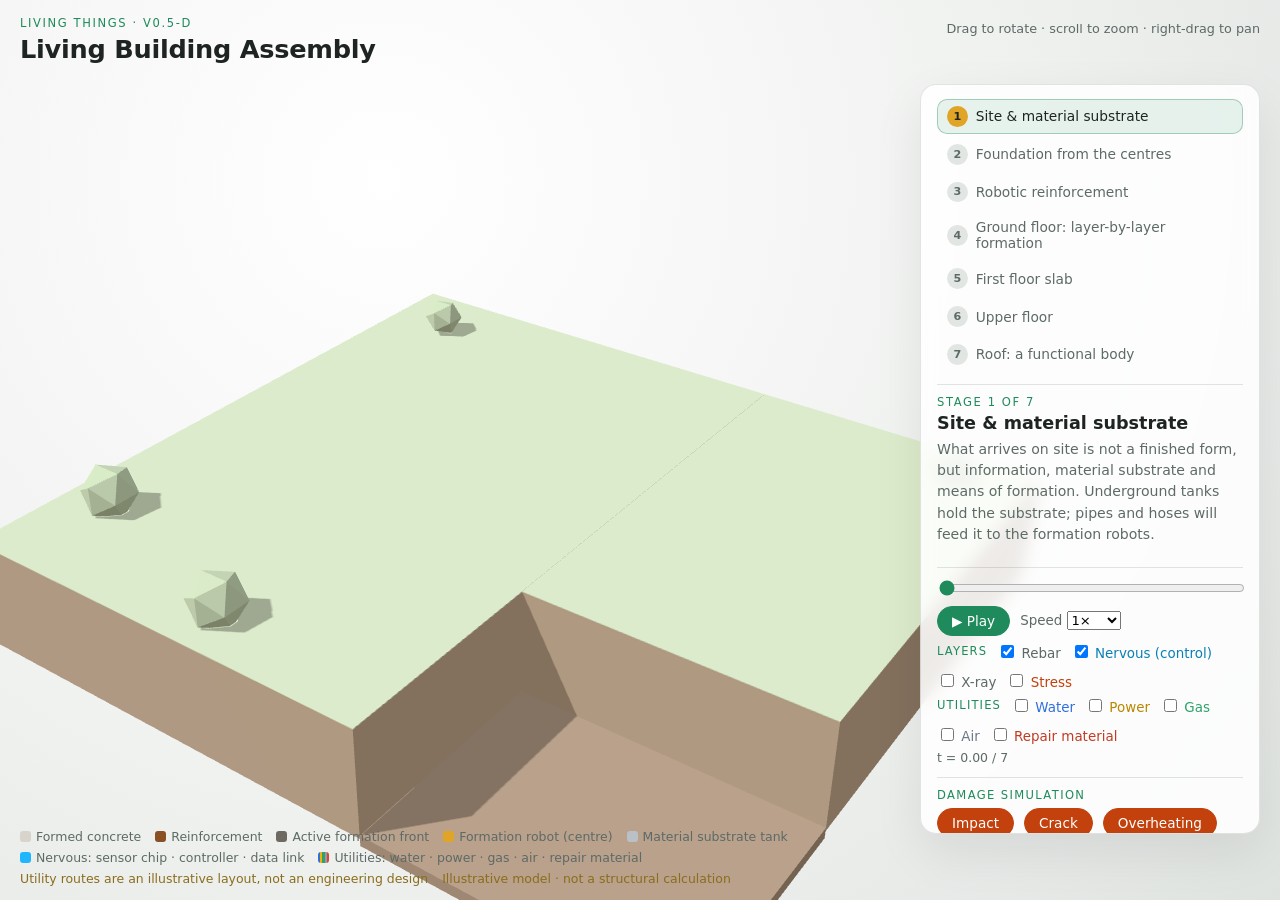
==== index.html @ 6dcb18ed "Initial commit" ====
<!DOCTYPE html>
<html lang="en">
<head>
<meta charset="UTF-8" />
<meta name="viewport" content="width=device-width, initial-scale=1.0" />
<title>Living Building Assembly</title>
<meta name="description" content="Interactive 3D model of how a Living Building forms on site: material substrate, robotic reinforcement and layer-by-layer formation." />
<link rel="stylesheet" href="./style.css?v=0.5d" />
</head>
<body>
  <canvas id="scene" aria-label="3D model of the building being formed"></canvas>

  <header class="top">
    <div>
      <p class="eyebrow">Living Things · v0.5-D</p>
      <h1>Living Building Assembly</h1>
    </div>
    <p class="hint">Drag to rotate · scroll to zoom · right-drag to pan</p>
  </header>

  <aside class="panel">
    <ol class="stages" id="stages"></ol>
    <div class="info">
      <p class="eyebrow" id="st-num"></p>
      <h2 id="st-title"></h2>
      <p id="st-text"></p>
      <div class="refs" id="st-refs"></div>
    </div>
    <div class="controls">
      <input type="range" id="time" min="0" max="7000" value="0" autocomplete="off" aria-label="Formation time" />
      <div class="row">
        <button id="play">▶ Play</button>
        <label>Speed <select id="speed"><option value="0.5">0.5×</option><option value="1" selected>1×</option><option value="2">2×</option></select></label>
      </div>
      <div class="row layers">
        <span>Layers</span>
        <label><input type="checkbox" id="rebar" checked autocomplete="off" /> Rebar</label>
        <label class="nerv"><input type="checkbox" id="lay-nerv" checked autocomplete="off" /> Nervous (control)</label>
        <label><input type="checkbox" id="lay-xray" autocomplete="off" /> X-ray</label>
        <label class="stress"><input type="checkbox" id="lay-stress" autocomplete="off" /> Stress</label>
      </div>
      <div class="row layers utilities">
        <span>Utilities</span>
        <label style="color:#2f6fde"><input type="checkbox" id="net-water" autocomplete="off" /> Water</label>
        <label style="color:#b98700"><input type="checkbox" id="net-power" autocomplete="off" /> Power</label>
        <label style="color:#2fa36b"><input type="checkbox" id="net-gas" autocomplete="off" /> Gas</label>
        <label style="color:#6b778a"><input type="checkbox" id="net-air" autocomplete="off" /> Air</label>
        <label style="color:#c23b22"><input type="checkbox" id="net-repair" autocomplete="off" /> Repair material</label>
      </div>
      <p class="clock" id="clock"></p>
    </div>
    <div class="stress-box" id="stress-box" hidden>
      <p class="refs-title">Stress map · integrity sensors</p>
      <div class="scale"><span>0 %</span><i></i><span>100 %+ of capacity</span></div>
      <p class="small">Colour = utilisation, the share of the assumed capacity used (red = 100 % or more). Diamonds = integrity sensors at the critical points of each element; pulsing red = the four riskiest points. Click any element or sensor.</p>
      <div class="row sensor-btns"><button id="btn-mobile">▶ Deploy mobile sensors</button><button id="btn-rules" class="ghost">Rule-based</button></div>
      <p class="small" id="sensor-status"></p>
      <ol class="risk" id="risk-list"></ol>
    </div>
    <div class="dmg-box">
      <p class="refs-title">Damage simulation</p>
      <div class="row dmg-btns">
        <button data-dmg="impact">Impact</button><button data-dmg="crack">Crack</button><button data-dmg="fire">Overheating</button><button data-dmg="leak">Water leak</button><button id="btn-dmg-reset" class="ghost">Reset</button>
      </div>
      <ol class="dmg-log" id="dmg-log"></ol>
      <div class="rep-box" id="rep-box" hidden>
        <p class="refs-title">Recovery</p>
        <div class="row rep-opts"></div>
      </div>
      <table class="dmg-table" id="dmg-table"></table>
    </div>
    <div class="chip-card" id="chip-card" hidden></div>
    <details class="sources">
      <summary>Real-world sources</summary>
      <div class="refs" id="all-refs"></div>
    </details>
  </aside>

  <footer class="legend">
    <span><i style="background:#d8d4cb"></i>Formed concrete</span>
    <span><i style="background:#8a4f22"></i>Reinforcement</span>
    <span><i style="background:#6e6a62"></i>Active formation front</span>
    <span><i style="background:#e0a526"></i>Formation robot (centre)</span>
    <span><i style="background:#b9c0c6"></i>Material substrate tank</span>
    <span><i style="background:#1fb6ff"></i>Nervous: sensor chip · controller · data link</span>
    <span><i style="background:linear-gradient(90deg,#2f6fde 20%,#f2b200 20% 40%,#2fa36b 40% 60%,#8e9bb0 60% 80%,#e8412a 80%)"></i>Utilities: water · power · gas · air · repair material</span>
    <span class="note">Utility routes are an illustrative layout, not an engineering design</span>
    <span class="note">Illustrative model · not a structural calculation</span>
  </footer>

  <script src="./vendor/three.min.js"></script>
  <script src="./app.js?v=0.5d"></script>
</body>
</html>
---- style.css ----
:root {
  --bg: #eef0ee;
  --ink: #1d2422;
  --muted: #5d6a66;
  --line: rgba(29, 36, 34, 0.12);
  --panel: rgba(255, 255, 255, 0.86);
  --accent: #1f8a5b;
  --gold: #e0a526;
}
* { box-sizing: border-box; }
html, body { margin: 0; height: 100%; overflow: hidden; }
body {
  font-family: "Segoe UI", system-ui, -apple-system, sans-serif;
  color: var(--ink);
  background: radial-gradient(circle at 30% 20%, #ffffff 0%, var(--bg) 60%, #dfe3e0 100%);
}
#scene { position: fixed; inset: 0; width: 100%; height: 100%; display: block; cursor: grab; touch-action: none; }
#scene:active { cursor: grabbing; }

.top { position: fixed; top: 16px; left: 20px; right: 20px; display: flex; justify-content: space-between; align-items: flex-start; pointer-events: none; }
.top h1 { margin: 0; font-size: 1.6rem; font-weight: 600; letter-spacing: -0.01em; }
.eyebrow { margin: 0 0 .25rem; font-size: .72rem; letter-spacing: .14em; text-transform: uppercase; color: var(--accent); }
.hint { margin: .3rem 0 0; font-size: .8rem; color: var(--muted); }

.panel {
  position: fixed; top: 84px; right: 20px; width: 340px; max-height: calc(100% - 150px); overflow: auto;
  background: var(--panel); backdrop-filter: blur(8px); border: 1px solid var(--line); border-radius: 16px;
  padding: 14px 16px; box-shadow: 0 18px 50px rgba(0,0,0,.08);
}
.stages { list-style: none; margin: 0 0 12px; padding: 0; display: grid; gap: 3px; }
.stages button {
  width: 100%; text-align: left; font: inherit; font-size: .86rem; color: var(--muted);
  background: transparent; border: 1px solid transparent; border-radius: 10px; padding: 6px 9px; cursor: pointer;
  display: flex; gap: 8px; align-items: center;
}
.stages button:hover { background: rgba(31,138,91,.06); }
.stages button.done { color: var(--ink); }
.stages button.now { color: var(--ink); background: rgba(31,138,91,.1); border-color: rgba(31,138,91,.35); }
.stages b { width: 1.3rem; height: 1.3rem; border-radius: 50%; display: inline-grid; place-items: center; font-size: .7rem; background: #e2e6e3; color: var(--muted); flex: none; }
.stages .done b { background: var(--accent); color: #fff; }
.stages .now b { background: var(--gold); color: #1d2422; }

.info { border-top: 1px solid var(--line); padding-top: 10px; }
.info h2 { margin: 0 0 .4rem; font-size: 1.1rem; }
.info p:not(.eyebrow) { margin: 0; font-size: .88rem; line-height: 1.5; color: var(--muted); }

.controls { border-top: 1px solid var(--line); margin-top: 12px; padding-top: 10px; }
#time { width: 100%; accent-color: var(--accent); }
.row { display: flex; gap: 10px; align-items: center; flex-wrap: wrap; margin-top: 6px; font-size: .84rem; color: var(--muted); }
.row button { font: inherit; font-size: .85rem; padding: 6px 14px; border-radius: 999px; border: 1px solid var(--accent); background: var(--accent); color: #fff; cursor: pointer; }
.row select { font: inherit; font-size: .82rem; }
.clock { margin: 6px 0 0; font-size: .78rem; color: var(--muted); }

.legend { position: fixed; left: 20px; bottom: 14px; display: flex; flex-wrap: wrap; gap: 6px 14px; font-size: .78rem; color: var(--muted); max-width: calc(100% - 400px); }
.legend i { display: inline-block; width: 11px; height: 11px; border-radius: 3px; margin-right: 5px; vertical-align: -1px; }
.legend .note { color: #8a6d1d; }

@media (max-width: 760px) {
  .panel { top: auto; bottom: 0; right: 0; left: 0; width: auto; max-height: 46%; border-radius: 16px 16px 0 0; }
  .legend { display: none; }
  .hint { display: none; }
  .top h1 { font-size: 1.2rem; }
}

/* --- real-world references ------------------------------------------- */
.refs { display: grid; gap: 6px; margin-top: 10px; }
.refs-title { margin: 0; font-size: .72rem; letter-spacing: .12em; text-transform: uppercase; color: var(--accent); }
.refs a { display: block; font-size: .82rem; line-height: 1.4; color: var(--ink); text-decoration: none; padding: 7px 9px; border: 1px solid var(--line); border-radius: 10px; background: rgba(31,138,91,.04); }
.refs a:hover { border-color: var(--accent); background: rgba(31,138,91,.1); }
.refs .where { display: inline-block; font-size: .66rem; letter-spacing: .08em; text-transform: uppercase; color: #fff; background: var(--accent); border-radius: 999px; padding: 1px 7px; margin-right: 6px; vertical-align: 1px; }
.sources { border-top: 1px solid var(--line); margin-top: 12px; padding-top: 8px; font-size: .84rem; color: var(--muted); }
.sources summary { cursor: pointer; }

/* --- layers + chip card (v0.2-A) --------------------------------------- */
.layers span { font-size: .72rem; letter-spacing: .1em; text-transform: uppercase; color: var(--accent); }
.layers .nerv { color: #0b7fb8; }
.layers .blood { color: #c23b22; }
.chip-card { border-top: 1px solid var(--line); margin-top: 12px; padding-top: 10px; }
.chip-card h3 { margin: .2rem 0 .5rem; font-size: 1rem; }
.chip-card dl { margin: 0; display: grid; gap: 2px; font-size: .82rem; }
.chip-card dt { color: var(--muted); font-size: .72rem; margin-top: 4px; }
.chip-card dd { margin: 0; }
.chip-card .small { font-size: .76rem; color: var(--muted); margin: 8px 0 0; }

/* --- stress map (v0.3-B1) ---------------------------------------------- */
.layers .stress { color: #c2410c; }
.stress-box { border-top: 1px solid var(--line); margin-top: 12px; padding-top: 10px; }
.stress-box .scale { display: flex; align-items: center; gap: 8px; font-size: .74rem; color: var(--muted); margin: 6px 0; }
.stress-box .scale i { flex: 1; height: 10px; border-radius: 5px; background: linear-gradient(90deg, hsl(223,78%,52%), hsl(180,78%,45%), hsl(120,70%,45%), hsl(55,85%,50%), hsl(0,78%,52%)); }
.stress-box .small { font-size: .78rem; color: var(--muted); margin: 4px 0 6px; line-height: 1.45; }
.risk { list-style: none; margin: 0; padding: 0; display: grid; gap: 4px; font-size: .8rem; }
.risk li { display: flex; gap: 6px; align-items: baseline; line-height: 1.35; }
.risk b { flex: none; width: 1.2rem; height: 1.2rem; border-radius: 50%; background: #ff2d55; color: #fff; font-size: .68rem; display: inline-grid; place-items: center; }

/* --- mobile sensors (v0.3-B2) ------------------------------------------ */
.sensor-btns button.ghost { background: transparent; color: var(--accent); }

/* --- damage (v0.4-C) ---------------------------------------------------- */
.dmg-box { border-top: 1px solid var(--line); margin-top: 12px; padding-top: 10px; }
.dmg-btns button { background: #c2410c; border-color: #c2410c; }
.dmg-btns button.ghost { background: transparent; color: #c2410c; }
.dmg-log { margin: 8px 0 0; padding-left: 1.1rem; font-size: .8rem; line-height: 1.45; color: var(--ink); display: grid; gap: 4px; }
.dmg-table { width: 100%; border-collapse: collapse; font-size: .76rem; margin-top: 8px; }
.dmg-table th, .dmg-table td { text-align: left; padding: 3px 4px; border-bottom: 1px solid var(--line); }
.dmg-table th { color: var(--muted); font-weight: 400; }
.dmg-table td.bad { color: #fff; background: #d92d4a; border-radius: 4px; }
.dmg-table td.warn { color: #8a4b00; background: #ffe2a8; border-radius: 4px; }

/* --- recovery (v0.5-D) -------------------------------------------------- */
.rep-box { margin-top: 10px; }
.rep-opts button { background: #1f8a5b; border-color: #1f8a5b; }
.rep-opts button:disabled { opacity: .45; cursor: default; }
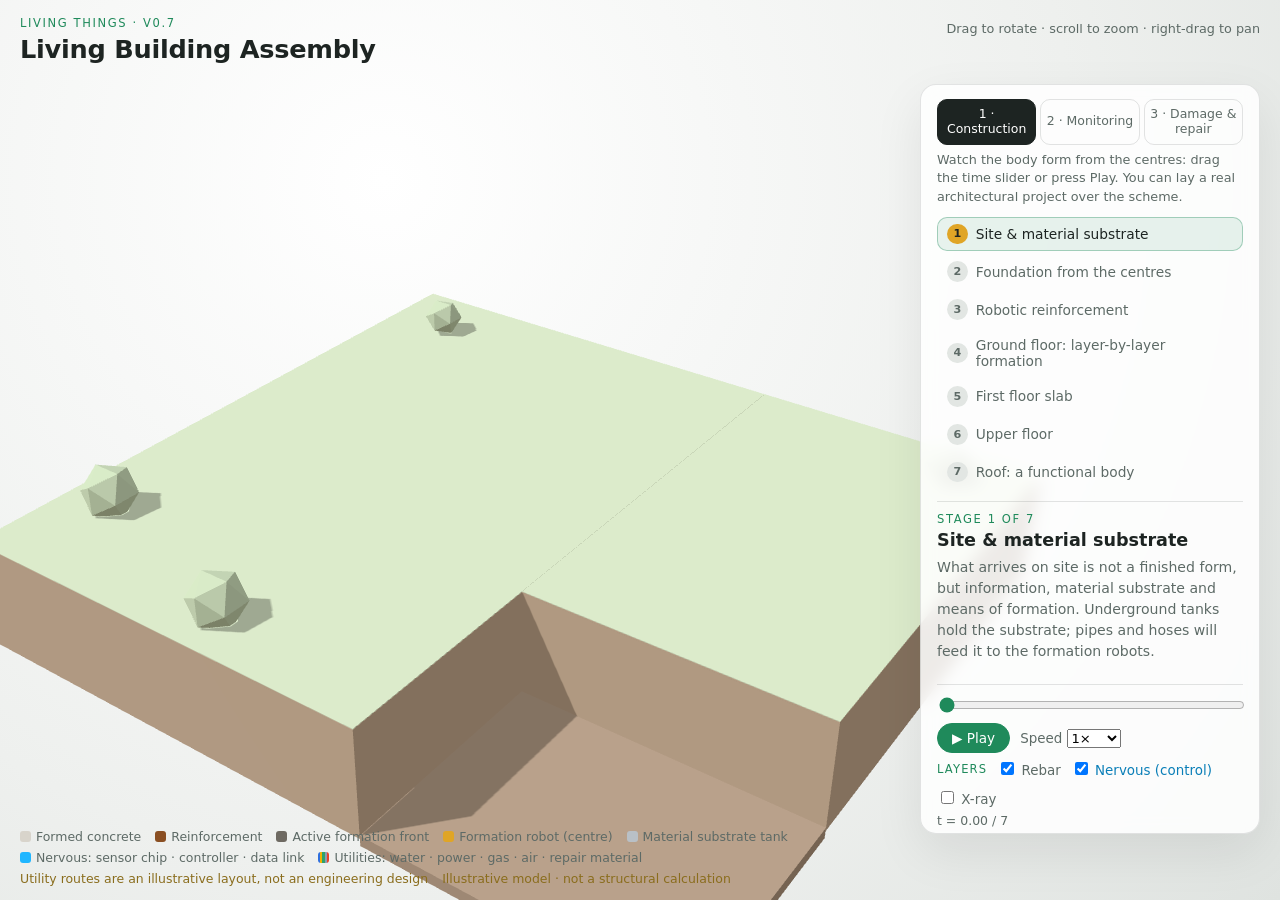
==== commit 83363a4b: "Added real project and divided into three regimes" ====
--- a/index.html
+++ b/index.html
@@ -5,41 +5,47 @@
 <meta name="viewport" content="width=device-width, initial-scale=1.0" />
 <title>Living Building Assembly</title>
 <meta name="description" content="Interactive 3D model of how a Living Building forms on site: material substrate, robotic reinforcement and layer-by-layer formation." />
-<link rel="stylesheet" href="./style.css?v=0.5d" />
+<link rel="stylesheet" href="./style.css?v=0.7a" />
 </head>
 <body>
   <canvas id="scene" aria-label="3D model of the building being formed"></canvas>
 
   <header class="top">
     <div>
-      <p class="eyebrow">Living Things · v0.5-D</p>
+      <p class="eyebrow">Living Things · v0.7</p>
       <h1>Living Building Assembly</h1>
     </div>
     <p class="hint">Drag to rotate · scroll to zoom · right-drag to pan</p>
   </header>
 
   <aside class="panel">
-    <ol class="stages" id="stages"></ol>
-    <div class="info">
+    <div class="modes" role="tablist" aria-label="Mode">
+      <button data-mode="build" aria-selected="true">1 · Construction</button>
+      <button data-mode="mon" aria-selected="false">2 · Monitoring</button>
+      <button data-mode="dmg" aria-selected="false">3 · Damage &amp; repair</button>
+    </div>
+    <p class="mode-hint" id="mode-hint"></p>
+    <ol class="stages" id="stages" data-m="build"></ol>
+    <div class="info" data-m="build">
       <p class="eyebrow" id="st-num"></p>
       <h2 id="st-title"></h2>
       <p id="st-text"></p>
       <div class="refs" id="st-refs"></div>
     </div>
     <div class="controls">
-      <input type="range" id="time" min="0" max="7000" value="0" autocomplete="off" aria-label="Formation time" />
-      <div class="row">
+      <input type="range" id="time" min="0" max="7000" value="0" autocomplete="off" aria-label="Formation time" data-m="build" />
+      <div class="row" data-m="build">
         <button id="play">▶ Play</button>
         <label>Speed <select id="speed"><option value="0.5">0.5×</option><option value="1" selected>1×</option><option value="2">2×</option></select></label>
       </div>
       <div class="row layers">
         <span>Layers</span>
-        <label><input type="checkbox" id="rebar" checked autocomplete="off" /> Rebar</label>
+        <label data-m="build"><input type="checkbox" id="rebar" checked autocomplete="off" /> Rebar</label>
         <label class="nerv"><input type="checkbox" id="lay-nerv" checked autocomplete="off" /> Nervous (control)</label>
         <label><input type="checkbox" id="lay-xray" autocomplete="off" /> X-ray</label>
-        <label class="stress"><input type="checkbox" id="lay-stress" autocomplete="off" /> Stress</label>
+        <label class="stress" data-m="mon dmg"><input type="checkbox" id="lay-stress" autocomplete="off" /> Stress</label>
       </div>
-      <div class="row layers utilities">
+      <div class="row layers utilities" data-m="mon dmg">
         <span>Utilities</span>
         <label style="color:#2f6fde"><input type="checkbox" id="net-water" autocomplete="off" /> Water</label>
         <label style="color:#b98700"><input type="checkbox" id="net-power" autocomplete="off" /> Power</label>
@@ -47,24 +53,42 @@
         <label style="color:#6b778a"><input type="checkbox" id="net-air" autocomplete="off" /> Air</label>
         <label style="color:#c23b22"><input type="checkbox" id="net-repair" autocomplete="off" /> Repair material</label>
       </div>
-      <p class="clock" id="clock"></p>
+      <p class="clock" id="clock" data-m="build"></p>
     </div>
-    <div class="stress-box" id="stress-box" hidden>
+    <div class="prj-box" data-m="build">
+      <p class="refs-title">Architectural project</p>
+      <div class="row prj-btns">
+        <button id="prj-sample">Load sample: Duplex</button>
+        <label class="filebtn">Load your file<input type="file" id="prj-file" accept=".glb,.gltf,.obj" hidden /></label>
+      </div>
+      <div class="row prj-btns">
+        <button id="prj-mode" class="ghost prj-on">Fit: affine</button>
+        <button id="prj-turn" class="ghost prj-on">Turn 90°</button>
+        <button id="prj-show" class="ghost prj-on">Hide</button>
+        <button id="prj-remove" class="ghost prj-on">Remove</button>
+      </div>
+      <label class="op">Opacity <input type="range" id="prj-opacity" class="prj-on" min="10" max="100" value="100" autocomplete="off" /></label>
+      <p class="small" id="prj-info"></p>
+    </div>
+    <div class="stress-box" id="stress-box" hidden data-m="mon">
       <p class="refs-title">Stress map · integrity sensors</p>
       <div class="scale"><span>0 %</span><i></i><span>100 %+ of capacity</span></div>
       <p class="small">Colour = utilisation, the share of the assumed capacity used (red = 100 % or more). Diamonds = integrity sensors at the critical points of each element; pulsing red = the four riskiest points. Click any element or sensor.</p>
-      <div class="row sensor-btns"><button id="btn-mobile">▶ Deploy mobile sensors</button><button id="btn-rules" class="ghost">Rule-based</button></div>
+      <div class="row sensor-btns" data-m="mon"><button id="btn-mobile">▶ Deploy mobile sensors</button><button id="btn-rules" class="ghost">Rule-based</button></div>
       <p class="small" id="sensor-status"></p>
       <ol class="risk" id="risk-list"></ol>
     </div>
-    <div class="dmg-box">
-      <p class="refs-title">Damage simulation</p>
+    <div class="dmg-box" data-m="dmg">
+      <p class="refs-title">1 · Choose what breaks</p>
       <div class="row dmg-btns">
         <button data-dmg="impact">Impact</button><button data-dmg="crack">Crack</button><button data-dmg="fire">Overheating</button><button data-dmg="leak">Water leak</button><button id="btn-dmg-reset" class="ghost">Reset</button>
       </div>
+      <div class="stress-box"><div class="scale"><span>0 %</span><i></i><span>100 %+ of capacity</span></div></div>
+      <p class="refs-title" style="margin-top:10px">2 · What happens</p>
+      <ol class="phases" id="phases"></ol>
       <ol class="dmg-log" id="dmg-log"></ol>
       <div class="rep-box" id="rep-box" hidden>
-        <p class="refs-title">Recovery</p>
+        <p class="refs-title">3 · Repair from a centre</p>
         <div class="row rep-opts"></div>
       </div>
       <table class="dmg-table" id="dmg-table"></table>
@@ -75,6 +99,8 @@
       <div class="refs" id="all-refs"></div>
     </details>
   </aside>
+
+  <div class="dmg-label" id="dmg-label" hidden></div>
 
   <footer class="legend">
     <span><i style="background:#d8d4cb"></i>Formed concrete</span>
@@ -89,6 +115,9 @@
   </footer>
 
   <script src="./vendor/three.min.js"></script>
-  <script src="./app.js?v=0.5d"></script>
+  <script src="./vendor/GLTFLoader.js"></script>
+  <script src="./vendor/OBJLoader.js"></script>
+  <script src="./projects/duplex.glb.js"></script>
+  <script src="./app.js?v=0.7a"></script>
 </body>
 </html>
--- a/style.css
+++ b/style.css
@@ -110,3 +110,31 @@
 .rep-box { margin-top: 10px; }
 .rep-opts button { background: #1f8a5b; border-color: #1f8a5b; }
 .rep-opts button:disabled { opacity: .45; cursor: default; }
+
+/* --- architectural project (v0.6) --------------------------------------- */
+.prj-box { border-top: 1px solid var(--line); margin-top: 12px; padding-top: 10px; }
+.prj-btns .ghost { background: transparent; color: var(--accent); }
+.prj-btns button:disabled { opacity: .4; cursor: default; }
+.filebtn { font-size: .85rem; padding: 6px 14px; border-radius: 999px; border: 1px solid var(--accent); color: var(--accent); cursor: pointer; }
+.filebtn:hover { background: rgba(31,138,91,.08); }
+.prj-box .op { display: flex; align-items: center; gap: 8px; font-size: .8rem; color: var(--muted); margin-top: 6px; }
+.prj-box .op input { flex: 1; accent-color: var(--accent); }
+.prj-box .small { font-size: .78rem; color: var(--muted); margin: 6px 0 0; line-height: 1.45; }
+.prj-box .src { font-size: .72rem; }
+.prj-box a { color: var(--accent); }
+
+/* --- modes + damage clarity (v0.7) ------------------------------------- */
+.mode-off { display: none !important; }
+.modes { display: grid; grid-template-columns: repeat(3, 1fr); gap: 4px; margin-bottom: 6px; }
+.modes button { font: inherit; font-size: .78rem; padding: 7px 4px; border-radius: 10px; border: 1px solid var(--line); background: transparent; color: var(--muted); cursor: pointer; line-height: 1.2; }
+.modes button[aria-selected="true"] { background: var(--ink); color: #fff; border-color: var(--ink); }
+.mode-hint { font-size: .8rem; color: var(--muted); margin: 0 0 10px; line-height: 1.45; }
+.phases { list-style: none; margin: 6px 0 0; padding: 0; display: grid; grid-template-columns: repeat(3, 1fr); gap: 4px; }
+.phases li { font-size: .74rem; text-align: center; padding: 5px 2px; border-radius: 8px; background: #eef0ee; color: var(--muted); }
+.phases li.now { background: #c2410c; color: #fff; font-weight: 600; }
+.phases li.done { background: rgba(31,138,91,.14); color: #1f6b47; }
+.dmg-label { position: fixed; transform: translate(-50%, -100%); padding: 6px 10px; border-radius: 10px; font-size: .82rem; font-weight: 600; white-space: nowrap; pointer-events: none; box-shadow: 0 8px 24px rgba(0,0,0,.18); z-index: 5; }
+.dmg-label::after { content: ""; position: absolute; left: 50%; bottom: -6px; transform: translateX(-50%); border: 6px solid transparent; border-bottom: 0; border-top-color: inherit; }
+.dmg-label.bad { background: #d92d4a; color: #fff; border-color: #d92d4a; }
+.dmg-label.warn { background: #ffb020; color: #3a2400; border-color: #ffb020; }
+.dmg-label.ok { background: #1f8a5b; color: #fff; border-color: #1f8a5b; }
